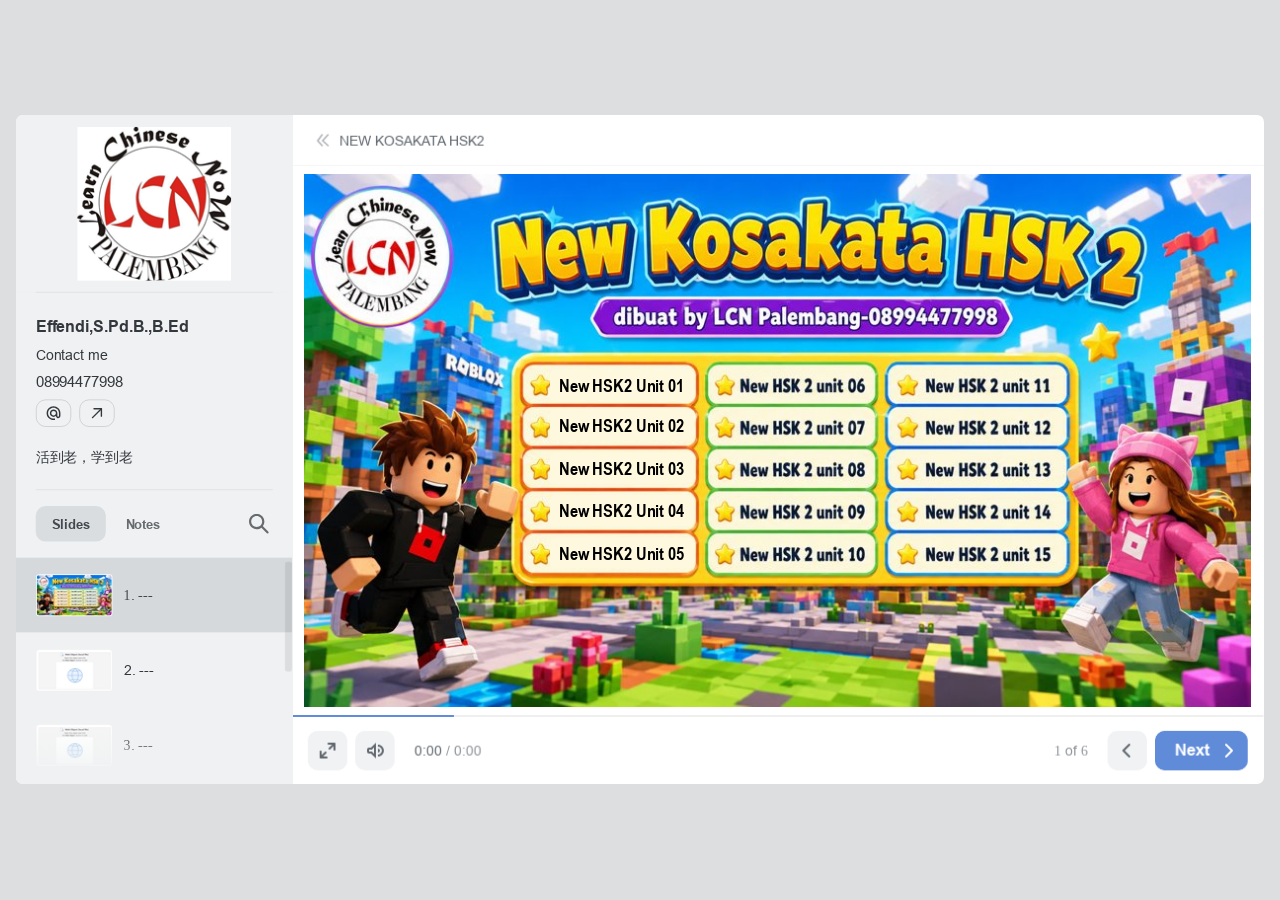
==== index.html @ bbb87de1 "Add files via upload" ====
<!DOCTYPE html>
<!-- Created with iSpring --><!-- 1256 684 --><!--version 11.7.0.5 --><!--type html --><!--mainFolder ./ -->
<html style=background-color:#dcdee0;>
<head>
    <meta http-equiv="Content-Type" content="text/html;charset=utf-8"/><meta name="viewport" content="width=device-width,initial-scale=1,minimum-scale=1,maximum-scale=1,user-scalable=no"/><meta name="format-detection" content="telephone=no"/><meta name="apple-mobile-web-app-capable" content="yes"/><meta name="apple-mobile-web-app-status-bar-style" content="black"/><meta http-equiv="X-UA-Compatible" content="IE=edge"/><meta name="msapplication-tap-highlight" content="no"/><title>NEW KOSAKATA HSK2</title><link rel="apple-touch-icon-precomposed" href="data/apple-touch-icon.png"/><link rel="shortcut icon" type="image/ico" href="data/favicon.ico"/><style>body {background-color:#dcdee0;}#spr0_35f71f {display:none;}</style>
    
    
    <style>
		#playerView {
			position:absolute;
			-webkit-tap-highlight-color:rgba(0,0,0,0);
			-webkit-user-select:none;
			-moz-user-select:none;
			-webkit-touch-callout:none;
			-webkit-user-drag:none;
		}
		#playerView * {
			position:absolute;
		}
		#preloader {
			width: 50px;
			height: 50px;
			position: absolute;
			top: 0;
			left: 0;
			bottom: 0;
			right: 0;
			margin: auto;
			border-radius: 10px;
			background-color: rgba(0, 0, 0, 0.5);
		}

		#preloader::after {
			content: '';
			position: absolute;
			background: url([data-uri]);
			background-size: cover;
			top: 0;
			left: 0;
			bottom: 0;
			right: 0;
			animation: preloader_spin 1s infinite linear;
			-webkit-animation: preloader_spin 1s infinite linear;
		}

		@keyframes preloader_spin { 0% {transform: rotate(0deg);} 100% {transform: rotate(360deg);} }
		@-webkit-keyframes preloader_spin { 0% {-webkit-transform: rotate(0deg);} 100% {-webkit-transform: rotate(360deg);}}
    </style>
</head>
<body>
	<div id="preloader"></div>
	<script src="data/browsersupport.js?E712E77B"></script>
	<script src="data/player.js?E712E77B"></script>
    <div id="content"></div>
    <div id="spr0_35f71f"></div>
    <script>
		document.addEventListener("DOMContentLoaded", () => (function(startup){
			function start(savedPresentationState)
			{
				var presInfo = "eNrlWs1u48gRfhWCwSAXS8NfUXIOCf80JkyLWpG2ZzKzICipZXGHIhWSssc7MLC55ZDn2FuAHHJLnibABrnlFVLdTUqkSMn2/AQIxrAtqfvr6qr6qqqraX9kQ/aU/ajqWp83FKMzGOhiR+rJg46mDQadnsr3jGFfGfRE/oE9YXMAj8xr5txx1XPVU5kz91yA8dmhiTv2dNDjTtgleypL8DoD3CxJkbtOfVEWe7LUA9T6lj0VOL53wm6wOmGWbcIc+TzfVbqcL/8GQ9jTtx/ZGGbNxQLF8/DE7Y7nXa17onXNOQB+gCk9ifNgljMrBANTGPjX3/7+y5/++u+f/viff/z5l7/8TN9Ttdhlnq9P371893Ia5t3o/t3LaBavgwitpkF8AxgEmOrQ725WQRh1Z8mKqsNy/cFAkhRlMOizD9+fsDp7+pGN8C9sxDzIA5CZ3CTdNZEHe/Jyj7gCXh92SmTHtMCO9adREL9nH4hOxAkf2ff4F3zM0w06YYOtd9ZrWJSRjwARBeLyRRBliAyTdw/fP5xQdJzV0NJx9LqOFh+RnVfR/CPo9XE0NnMHXtQV6REw9URTclQHy8fBt1Vw/7jOWZsah9GoRY/D6EUNPXgEPa2hlePo200N/YiVt/Mqukjig+i8prfCtXsb4OyqFsE4zjP24YGk1kcc0HQ82o+CEzbF4YKzIcDIRSn1odwXiwIlLFzYTEVVuL7CdbjhUOhIvKl1VAkKm8jxg54imqI6EB+oxkXGZlE4R3z3B8ztbH90Rij36jmeL1dTWLAuklzpkxyXRFBovtUe7OBOdmZ9wPUS3ZEyyVzGYc5w/Lv0Xbw3JrSMiS1jUsuYTMsUR6oGuAW/73IcT7SQuoo0UCSZF/qSrAiKgDo8j4tYWHj/7fcFQ9Sn82IxR7+kYjWtPJTPkLwDVxIR2TJYo6wYcqm8K/pyX7y8p68L+nKXUHCdP4nTJFXV+I6oiFpHUkypo8m60NF74lCW+jxnDs0W/oRW/oTD/Am7Iv0k/v7fHPuR+OIu8XmfAzM3W+PvEv7dSxI126NbUzWIxu4yX0X4AEqIqfggF6TuQBC5gaxwIi/I1E0DsduXerzIiQrPDXAxWWydNq9V7iqvMicNJa5vdHSekztSH7cegml2eFHqCRIvCZLQa+FVbOVVPMyr+K3wKvj8Hq9CK6/C1+W1L5iCKslahx+aXEcSDb2j9mWpY0q6qGqKJGl6W75KrbxKh3mVvhVeRV/Y41Vs5VX8uryqkjJQB0O+o2qqAnW43+/0VbPf4QXD5HSOM3hNbeFVbuVVPsyr/K3wKvniHq9SK6/S1+V1oPV03ZTNjqgacL4OJbGj9oYSNElab6CogsCb/RZee6289g7z2vtWeJV9aY9XuZVX+cvySmwuroCzJVwdkR3cJ5u8dnPO79f4DgKXbXa4iSKWNOKFIRQxHsYs4YJV0zCIqCVvC1MWcc5175LFgoU1KvbrgJMFRZREBXQ18IDA8wNe4npY+WAfMd9H3BBuREHhpT6GlHcI0GJ6VA3+q6pBHh0Qt+70CY/qI3xlfcKGPtPjCon/Gwc1NIOtpapizChI0+SuoZ+0p58o9HiF71f04yRpINARqqAoy1Kvf1C/HWkglDwcmSbpHKWTYB5uIE14fBNNoiTNSJ3IoFxpwez9TZps4jkeIpOg96/M4ZAf4kM3WQezMIekh2pBUueUdR3bMsjVEwswI7RCcb6To87y8BbVpBmyMTC0T5J2ltyitC7MMAVTfoYwD33IaxKA4r5oPFNCi1nQoPcl85lymgY9XYyd3CSfQ9g6uDlEuKEbpsk9tj4K7lF6QMKQfD1JQoORHg9R/ejuabgK0nttk+dJfEAJedjXjMGnCWoyI3OKomnPkkby7XNVIkK+hDoNRz+NpH0RTVWeJCdDsySeP0YZjtuh9KmimqpBIyc/Wh/25TVp+yS1DhD3KSp9Wo60CGmq8wRJD/igiPM0icZBjMjz/[base64]/[base64]/Vz33N8zXxljWDRq4TJ4XuJmCm6CeM4jG+YZEEGyHUT+D8sy/E858IfqyPTBlFaAqatGJyjRxaN1CvrlepZzsjXLmH9yMVP6be5z5TeOiLCNT3PGr3CC9XZDMpCOA0jqDOMi/[base64]/xieIqjtc+YuzJdM6EJnA/mDboNoQ6O5zE4q1fNU/[base64]/[base64]/qg6pjCE9ZId4BH3avKseIZ+B3N8q2cLRp2VAk5Be+gneFc+x6Ndy9hgvltEM9QjWRC/gkwuA0IUCbEygazii4XUFtxsdKc1xBMJIWbE845zprz5sQbE2f9mzLnK4cjxGYZVSQw3yQbZhbg0IjuqXeIglglhtykum0iXPO7S/C4pdrPEIHTlNRFOF1MWsqKEoWDe43QvMABBaaBmf7u0vq9P1ShtBt7zsV7LoNbFP+a8gJRjz38h034I47yrHr+wULz9QsmiOdYTVhwkJZuqwK1XH6EZOCySfBRvQ7viYPwGRveg0tihEiYY5c8e2NXhw5mAr3aczwOFyXUwXX3S7p9q8kXcP1jCh7f/Etw8HQNisZPd2xbHUPN1Cyc+S5cb5gIZdk+zoRDghRV/P+AjcnXcG4ZVRGrpOx0dqiRA0oMaX0pSyKUzRDudA21rk3NtTx8UF+jaQYnDQWQeP3cAojjtNjwkeqwmzbMoXppe2SEGJCugsINoDM+rAvdadmqK2ckhKy7AE5R0A4sh8OcuVuiFJGJCK6euG//LRW4DYrPNXQbDIW1rqlO9DMwdaST7lDHYqLaHHCE7bE9d9tDAlmrIJ8tocgu8BO4ujDasJTuKZR0yXOCf/[base64]";
				PresentationPlayer.start(presInfo, "content", "playerView", onPlayerInit, savedPresentationState);
				function onPlayerInit(player)
				{
					(function(player){
	(function(player)
{
	function findConnector(win)
	{
		var retries = 0;
		while (!win.ispringPresentationConnector && win.parent && win.parent != win)
		{
			++retries;
			if (retries > 7)
			{
				return null;
			}

			win = win.parent;
		}
		return win.ispringPresentationConnector;
	}

	function getConnector()
	{
		var api = findConnector(window);
		if (!api && window.opener && (typeof(window.opener) != "undefined"))
		{
			api = findConnector(window.opener);
		}
		return api;
	}

	try
	{
		var connector = getConnector();
		if (connector)
		{
			connector.register(player);
		}
	}
	catch (e) {}
})(player);

})(player);

					var preloader = document.getElementById("preloader");
					preloader.parentNode.removeChild(preloader);
				}
			}

			if (startup)
				startup(start);
			else
				start();
		})());
    </script>
</body>
</html>
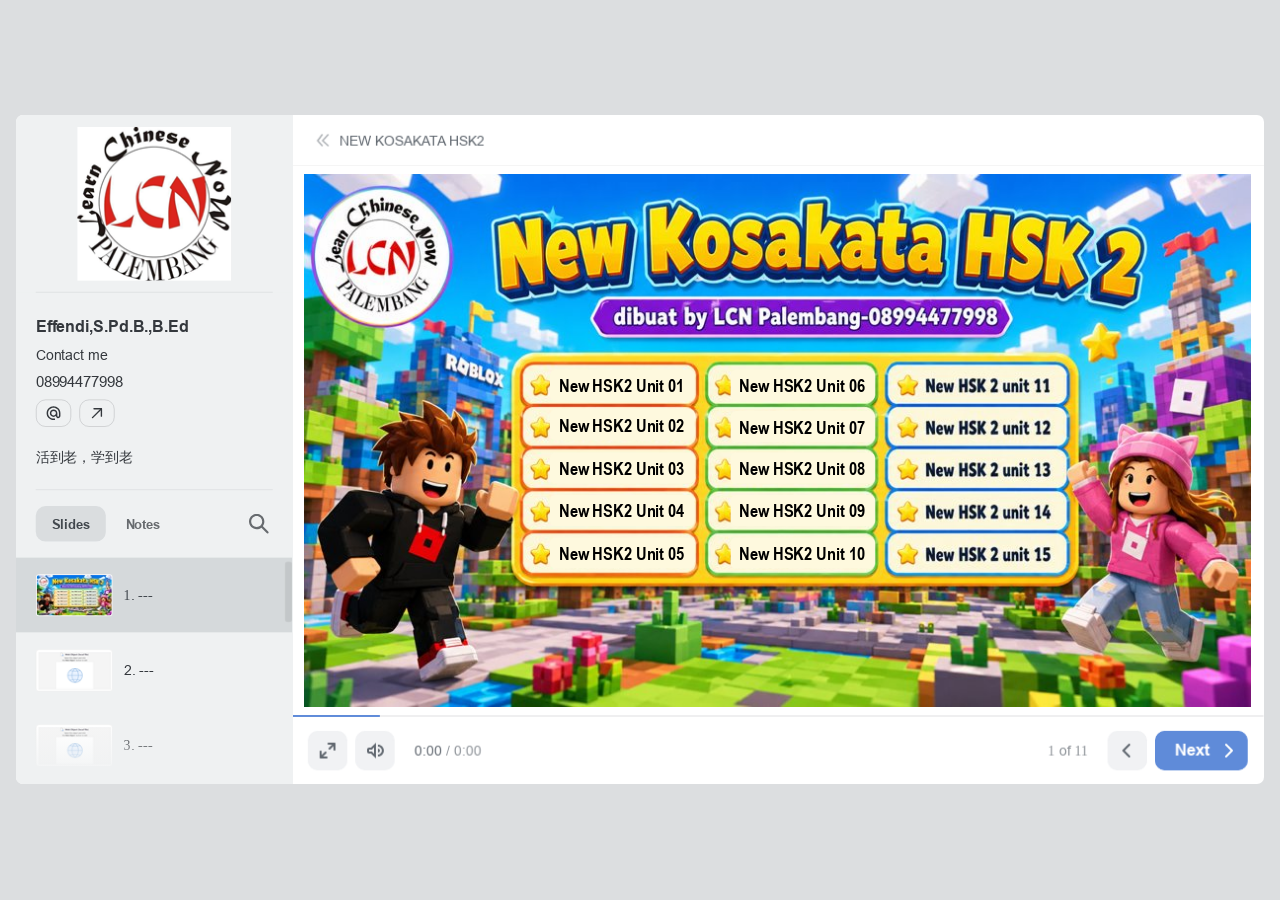
==== commit 6152af88: "Add files via upload" ====
--- a/index.html
+++ b/index.html
@@ -2,7 +2,7 @@
 <!-- Created with iSpring --><!-- 1256 684 --><!--version 11.7.0.5 --><!--type html --><!--mainFolder ./ -->
 <html style=background-color:#dcdee0;>
 <head>
-    <meta http-equiv="Content-Type" content="text/html;charset=utf-8"/><meta name="viewport" content="width=device-width,initial-scale=1,minimum-scale=1,maximum-scale=1,user-scalable=no"/><meta name="format-detection" content="telephone=no"/><meta name="apple-mobile-web-app-capable" content="yes"/><meta name="apple-mobile-web-app-status-bar-style" content="black"/><meta http-equiv="X-UA-Compatible" content="IE=edge"/><meta name="msapplication-tap-highlight" content="no"/><title>NEW KOSAKATA HSK2</title><link rel="apple-touch-icon-precomposed" href="data/apple-touch-icon.png"/><link rel="shortcut icon" type="image/ico" href="data/favicon.ico"/><style>body {background-color:#dcdee0;}#spr0_35f71f {display:none;}</style>
+    <meta http-equiv="Content-Type" content="text/html;charset=utf-8"/><meta name="viewport" content="width=device-width,initial-scale=1,minimum-scale=1,maximum-scale=1,user-scalable=no"/><meta name="format-detection" content="telephone=no"/><meta name="apple-mobile-web-app-capable" content="yes"/><meta name="apple-mobile-web-app-status-bar-style" content="black"/><meta http-equiv="X-UA-Compatible" content="IE=edge"/><meta name="msapplication-tap-highlight" content="no"/><title>NEW KOSAKATA HSK2</title><link rel="apple-touch-icon-precomposed" href="data/apple-touch-icon.png"/><link rel="shortcut icon" type="image/ico" href="data/favicon.ico"/><style>body {background-color:#dcdee0;}#spr0_53ec50 {display:none;}</style>
     
     
     <style>
@@ -49,15 +49,15 @@
 </head>
 <body>
 	<div id="preloader"></div>
-	<script src="data/browsersupport.js?E712E77B"></script>
-	<script src="data/player.js?E712E77B"></script>
+	<script src="data/browsersupport.js?81C2E21C"></script>
+	<script src="data/player.js?81C2E21C"></script>
     <div id="content"></div>
-    <div id="spr0_35f71f"></div>
+    <div id="spr0_53ec50"></div>
     <script>
 		document.addEventListener("DOMContentLoaded", () => (function(startup){
 			function start(savedPresentationState)
 			{
-				var presInfo = "eNrlWs1u48gRfhWCwSAXS8NfUXIOCf80JkyLWpG2ZzKzICipZXGHIhWSssc7MLC55ZDn2FuAHHJLnibABrnlFVLdTUqkSMn2/AQIxrAtqfvr6qr6qqqraX9kQ/aU/ajqWp83FKMzGOhiR+rJg46mDQadnsr3jGFfGfRE/oE9YXMAj8xr5txx1XPVU5kz91yA8dmhiTv2dNDjTtgleypL8DoD3CxJkbtOfVEWe7LUA9T6lj0VOL53wm6wOmGWbcIc+TzfVbqcL/8GQ9jTtx/ZGGbNxQLF8/DE7Y7nXa17onXNOQB+gCk9ifNgljMrBANTGPjX3/7+y5/++u+f/viff/z5l7/8TN9Ttdhlnq9P371893Ia5t3o/t3LaBavgwitpkF8AxgEmOrQ725WQRh1Z8mKqsNy/cFAkhRlMOizD9+fsDp7+pGN8C9sxDzIA5CZ3CTdNZEHe/Jyj7gCXh92SmTHtMCO9adREL9nH4hOxAkf2ff4F3zM0w06YYOtd9ZrWJSRjwARBeLyRRBliAyTdw/fP5xQdJzV0NJx9LqOFh+RnVfR/CPo9XE0NnMHXtQV6REw9URTclQHy8fBt1Vw/7jOWZsah9GoRY/D6EUNPXgEPa2hlePo200N/YiVt/Mqukjig+i8prfCtXsb4OyqFsE4zjP24YGk1kcc0HQ82o+CEzbF4YKzIcDIRSn1odwXiwIlLFzYTEVVuL7CdbjhUOhIvKl1VAkKm8jxg54imqI6EB+oxkXGZlE4R3z3B8ztbH90Rij36jmeL1dTWLAuklzpkxyXRFBovtUe7OBOdmZ9wPUS3ZEyyVzGYc5w/Lv0Xbw3JrSMiS1jUsuYTMsUR6oGuAW/73IcT7SQuoo0UCSZF/qSrAiKgDo8j4tYWHj/7fcFQ9Sn82IxR7+kYjWtPJTPkLwDVxIR2TJYo6wYcqm8K/pyX7y8p68L+nKXUHCdP4nTJFXV+I6oiFpHUkypo8m60NF74lCW+jxnDs0W/oRW/oTD/Am7Iv0k/v7fHPuR+OIu8XmfAzM3W+PvEv7dSxI126NbUzWIxu4yX0X4AEqIqfggF6TuQBC5gaxwIi/I1E0DsduXerzIiQrPDXAxWWydNq9V7iqvMicNJa5vdHSekztSH7cegml2eFHqCRIvCZLQa+FVbOVVPMyr+K3wKvj8Hq9CK6/C1+W1L5iCKslahx+aXEcSDb2j9mWpY0q6qGqKJGl6W75KrbxKh3mVvhVeRV/Y41Vs5VX8uryqkjJQB0O+o2qqAnW43+/0VbPf4QXD5HSOM3hNbeFVbuVVPsyr/K3wKvniHq9SK6/S1+V1oPV03ZTNjqgacL4OJbGj9oYSNElab6CogsCb/RZee6289g7z2vtWeJV9aY9XuZVX+cvySmwuroCzJVwdkR3cJ5u8dnPO79f4DgKXbXa4iSKWNOKFIRQxHsYs4YJV0zCIqCVvC1MWcc5175LFgoU1KvbrgJMFRZREBXQ18IDA8wNe4npY+WAfMd9H3BBuREHhpT6GlHcI0GJ6VA3+q6pBHh0Qt+70CY/qI3xlfcKGPtPjCon/Gwc1NIOtpapizChI0+SuoZ+0p58o9HiF71f04yRpINARqqAoy1Kvf1C/HWkglDwcmSbpHKWTYB5uIE14fBNNoiTNSJ3IoFxpwez9TZps4jkeIpOg96/M4ZAf4kM3WQezMIekh2pBUueUdR3bMsjVEwswI7RCcb6To87y8BbVpBmyMTC0T5J2ltyitC7MMAVTfoYwD33IaxKA4r5oPFNCi1nQoPcl85lymgY9XYyd3CSfQ9g6uDlEuKEbpsk9tj4K7lF6QMKQfD1JQoORHg9R/ejuabgK0nttk+dJfEAJedjXjMGnCWoyI3OKomnPkkby7XNVIkK+hDoNRz+NpH0RTVWeJCdDsySeP0YZjtuh9KmimqpBIyc/Wh/25TVp+yS1DhD3KSp9Wo60CGmq8wRJD/igiPM0icZBjMjz/[base64]/[base64]/Vz33N8zXxljWDRq4TJ4XuJmCm6CeM4jG+YZEEGyHUT+D8sy/E858IfqyPTBlFaAqatGJyjRxaN1CvrlepZzsjXLmH9yMVP6be5z5TeOiLCNT3PGr3CC9XZDMpCOA0jqDOMi/[base64]/xieIqjtc+YuzJdM6EJnA/mDboNoQ6O5zE4q1fNU/[base64]/[base64]/qg6pjCE9ZId4BH3avKseIZ+B3N8q2cLRp2VAk5Be+gneFc+x6Ndy9hgvltEM9QjWRC/gkwuA0IUCbEygazii4XUFtxsdKc1xBMJIWbE845zprz5sQbE2f9mzLnK4cjxGYZVSQw3yQbZhbg0IjuqXeIglglhtykum0iXPO7S/C4pdrPEIHTlNRFOF1MWsqKEoWDe43QvMABBaaBmf7u0vq9P1ShtBt7zsV7LoNbFP+a8gJRjz38h034I47yrHr+wULz9QsmiOdYTVhwkJZuqwK1XH6EZOCySfBRvQ7viYPwGRveg0tihEiYY5c8e2NXhw5mAr3aczwOFyXUwXX3S7p9q8kXcP1jCh7f/Etw8HQNisZPd2xbHUPN1Cyc+S5cb5gIZdk+zoRDghRV/P+AjcnXcG4ZVRGrpOx0dqiRA0oMaX0pSyKUzRDudA21rk3NtTx8UF+jaQYnDQWQeP3cAojjtNjwkeqwmzbMoXppe2SEGJCugsINoDM+rAvdadmqK2ckhKy7AE5R0A4sh8OcuVuiFJGJCK6euG//LRW4DYrPNXQbDIW1rqlO9DMwdaST7lDHYqLaHHCE7bE9d9tDAlmrIJ8tocgu8BO4ujDasJTuKZR0yXOCf/[base64]";
+				var presInfo = "eNrlW81y28gRfhUWU65cBBr/P8ohGQADiyWK4BKQbGe9hQLJoYg1CDAAKFnrUtXmlkOeY2+pyiG35GlStanc8grpGYAkSIKU5LVTTsl/FGe+6enur7unB6Q/tqP2afujIugaEhyVszEyONmWJc6QNJtzHEcXeE3UTSTdt0/aBYD7+HXr3PXQOfJR68w7F2F8fGjitn1qqPxJe9Y+VWR4HQNunGbEW2SBIhuGrhiAWty0T0VeUE/aS6pOlOfLqCCBIHS0Dh8ov6GQ9um3H9sJzOLplCST6MTrDCYds3NidvAEAN/DlJUmRTguWnMCAyMY+Nff/v7zn/767x//+J9//Pnnv/xU/lyq1Z4VxeL03ct3L0dR0Ynv3r2Mx8kijMl8FCbXgCGAqQ/97noeRnFnnM5Lddq8bhiyrGlgRfv+u5O21T792I7pP9SISViEIDO9TjsLJg/2FBSVuQJe7zdK5Me0oI4NRnGYvG/fM52YEz6239N/4G2RLclJO1x7Z7GARTl7CxBJZC6fhnFO2DD76f67+5MSneRbaPk4erGNlh6QXdTRwgPoxXE0NXMDnm4rojJw6Yl9yfE2WDkOvqmD9eM6501qHEaTBj0Oo6dbaOMB9GgLrR1H3yy30A9YeTOpo6skPogutvTW+GZvA7w934pgGud5+/6epdZHGtDleLwbBSftjIYLzYaQIqcrqferfakoUKJLCxvWkMbrGs/xjiNysoBNDkHZ4SReMFRNwhIyWGHL1xmbx9GECJ3vKbfj3dExo9zfzvFiNh/BgkWV5JrOclyWQKHJWnuwgz/ZmPWB1ktyy8pk6zKJihYvvMveJTtjYsOY1DAmN4wpDWNqw5jWMKY3jBn7YwJflkKeVSZwPf25w/MCs1TuaLKhyYog6rKiiZpIOEGghTKqGP72uyoKSt4m1WK+/CVXq8vqVsZMxH4CupiIfBYuSF4NeaW8q/Llrnp5X75Oy5fbtARvx4jMmzJCpsBJmmRysoZlzlQskbNUyVFkOP+wgxtiRGyMEfFwjIibg+BRMfL/5tiPzBe3aSAENC6Wa+NvU+HdSxY16/bARCZEfGdWzGN6yKXMVNosiHLHECXeUDReEkSldJMhdXRZFSRe0gTeoAVrunbaZOt0qPOq8LIj87rNWQKvcLIO/YwhYswJkqyKsiCLsqg28Co18iod5lV6LryKgbDDq9jIq/hledVFLCJZMTnBwTwnS7bFIV2ROSxbEjI1WTatpnyVG3mVD/MqPxdepUDc4VVq5FX6srwiWTOQ4QgcMpEGdVjXOR1hnRNEG/MWz9uCiRp4VRp5VQ7zqjwXXuVA2uFVbuRV/rK8GqZqWVjBnIRsOF8duFwi1ZGhETNVQ0OiKGC9gVe1kVf1MK/qc+FVCeQdXpVGXpXPyyuzubpmjmdwPSW98C5dFlu38+JuQe85cKFvO8s4bpfN/[base64]/KqAFb2pQgh884Mc/[base64]/XpYNsRwpFZQURVb1g/[base64]/DO5IdkOCwX4+SsMeIKkBUP7h7Fs3D7M5cFkWaHFBCcXTTNj5N0D4zCq9ppvkkaSzffqlKTMjnUGfP0Y8jaVfEviqPkpOTcZpMHqKMxq0jf6qofdWwQn8/Ud4+bZ+k1gHiPkWlT8uRBiH76jxC0j09KJIiS+NBmBD2hZQkvImuwyJKk4t0QqGjO482vbTfXWTpdUby3AzZTiQJRzGZrM7HeYlfAAKKIBPhR3MSRwn7OsMsve2FIxKvP5y/ifII1q9OVYawrNKizUf5MNgH81bD1fcDYNRdFkx0HTmAujMIl/n+6AhCaRgWpEH8ICM3++KH5DZKJltA5of+cj4iWV6HsnE3ie/2pVAHZPWBqzRezolVOv2QJ6Yw7YTzKL6rdT3zKIny91FiLfMinUc/MAfjFQWVmmnplDWbs+h6FsPf4ioit2SCYduIrJWfL+MiiskNWWuSMOt2YDkJs/Fs/[base64]/sCzX992LYID6uAeizBRMm7dojh5Z1EdX3VfI77r9wLyE9X2Pfs1knfutlbeOiPCw73f7r+hCNB5DWYhGUQx1puWRogADji+G+oNpIXrIOt8drE3z00WzXZd21wWThsPSIraSqrWcRGkrgb6cGbW3ruaEPn7jV55g37f5UBxDD4b4aoOmBSRKl/v2eufdfoD7iOlYDXd7Xf9tcOEy6/1llrTA2+GW/1ghPSar7w4vUG9byHT6aCmgvYf7Ph4GgzPXd0sLyoRqLWYp3NL3llG2gn7gOoHlXvb9FXGtF9XM5YWJhy9oyL7wXR9V/Hov9iRdwXATVSyTj1D1GoG+F2h4XppgDTEM2MHrrn9Gv82ZEajtk9ZtVMxakQedDeQPuQnjZRnNq+wspfo+ss4uwAOB7VqX7Afv0vS7fo+6007HS9rF74GdLvXEBuhA6dwDdS/Qqy3UIBoXy2wf2Ov2z+u4XpS83wOV3qqhyoLHYKsSggaDKhTXzoRqQs+7EmdZAci6BO4cmHKn051hGsFusj242q6s0uWU2/eHbq/[base64]/GVQXmmj5LGQ5RpH1ho8Ws2IW5a1JOg+jZLXXEL2GkwKi1e15UMTs1QjLImhrZq1JFkK/dd2IHyKP+RRnYU6yg5AA9XorVCuM4ybgWffVWQ/+liSdrbqjZqkDFnqDVchVJRN53mt3SD2OWcVkLgjz/[base64]/Idl9AON8rx+/sFC/OZFK0wmVE1YcJCWTqMCW7n8AMnA5T7BR/U6vCcNwidseAcuSQhhYU5d8uSNPQs6mCH0ak/xOFyUCEfr7ud0+1qTz+D6hxQ8vvnn4ODxGlSNn+X2emgANdPs0sz34HrTikme7+IwHBKsqNL/0LI3+QbOLbsuYp6uOp0Nqu+CEk5ZX1YlEcpmBHe6PbVeY9Pr+vSgfk1GOZw0JYDF6y8tgDROqw0fqA6baRs76LLnsxFmQDYPKzeAzvSwrnQvy9a2cnbKyLoN4RQF7cByOMxbtzOSETYRw9WT9u2/LQWug+KXGroOhspaD6OhdQam9i3WHVpUTLw1BxxRe3q+t+4hgax5WIxnUGSn9AnctrCyYVm5p1LSY88J/vnjT1vQXcElirkjLvIGKIQLTQx2vkB9TzaN5R6MbrwWHCX1u/Kqafb2iF6O2IOBfBe30yD7yCzVqLlkrQmdrLrKjWGrx2R0vgux8Ym9FT3fGnursCgJLqL5qqAx1Ss2NvcGj7WqebrMxhuFNkB6jYJkY00OjdN661XHrUio212bPtBV1yGbzK5KwOaiyZ7plAugx193wj0X2WVj2EvDCai1DqfyLlSlBQRs+b4WrjfsbnR//19Z9qLE";
 				PresentationPlayer.start(presInfo, "content", "playerView", onPlayerInit, savedPresentationState);
 				function onPlayerInit(player)
 				{
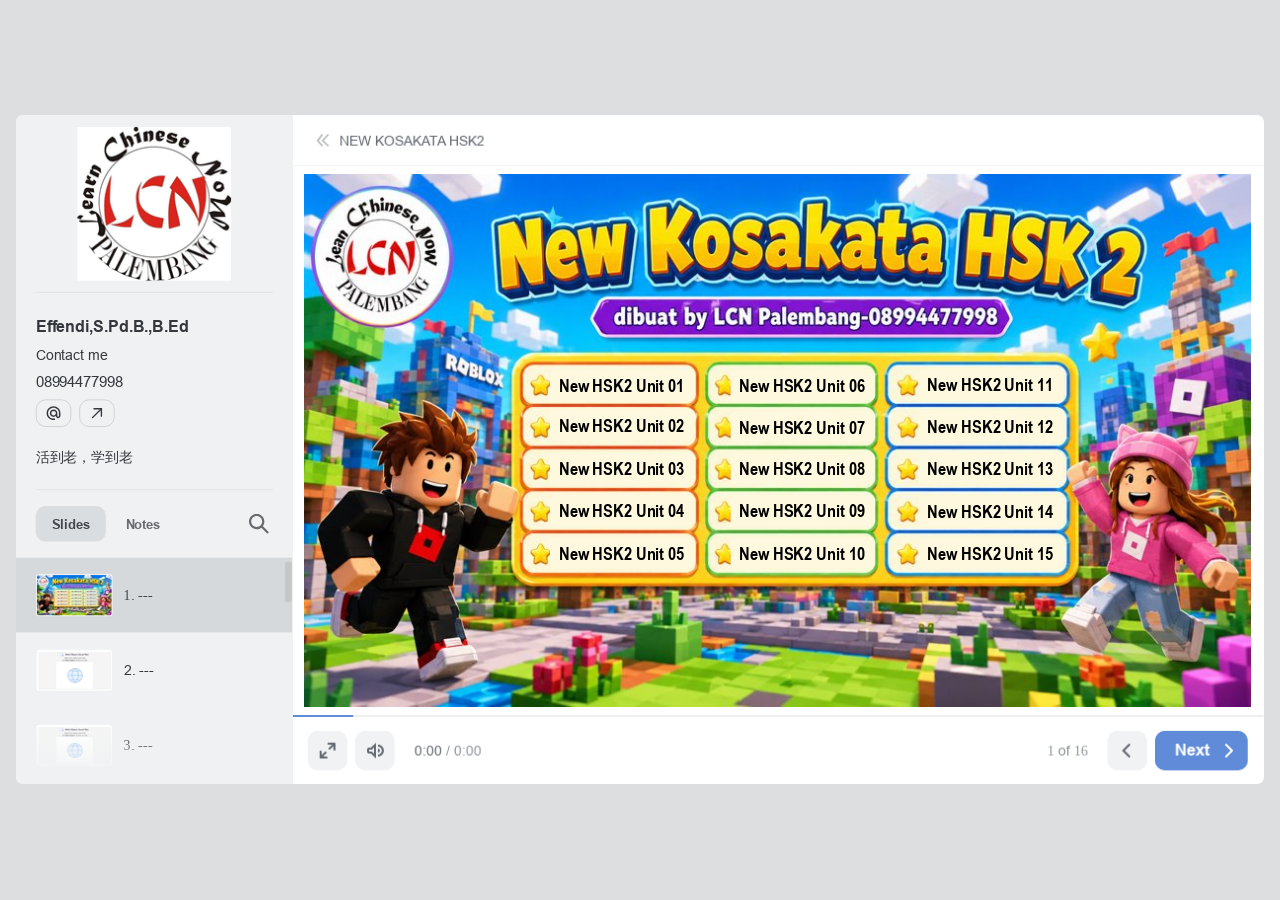
==== commit 8e70c829: "Add files via upload" ====
--- a/index.html
+++ b/index.html
@@ -2,7 +2,7 @@
 <!-- Created with iSpring --><!-- 1256 684 --><!--version 11.7.0.5 --><!--type html --><!--mainFolder ./ -->
 <html style=background-color:#dcdee0;>
 <head>
-    <meta http-equiv="Content-Type" content="text/html;charset=utf-8"/><meta name="viewport" content="width=device-width,initial-scale=1,minimum-scale=1,maximum-scale=1,user-scalable=no"/><meta name="format-detection" content="telephone=no"/><meta name="apple-mobile-web-app-capable" content="yes"/><meta name="apple-mobile-web-app-status-bar-style" content="black"/><meta http-equiv="X-UA-Compatible" content="IE=edge"/><meta name="msapplication-tap-highlight" content="no"/><title>NEW KOSAKATA HSK2</title><link rel="apple-touch-icon-precomposed" href="data/apple-touch-icon.png"/><link rel="shortcut icon" type="image/ico" href="data/favicon.ico"/><style>body {background-color:#dcdee0;}#spr0_53ec50 {display:none;}</style>
+    <meta http-equiv="Content-Type" content="text/html;charset=utf-8"/><meta name="viewport" content="width=device-width,initial-scale=1,minimum-scale=1,maximum-scale=1,user-scalable=no"/><meta name="format-detection" content="telephone=no"/><meta name="apple-mobile-web-app-capable" content="yes"/><meta name="apple-mobile-web-app-status-bar-style" content="black"/><meta http-equiv="X-UA-Compatible" content="IE=edge"/><meta name="msapplication-tap-highlight" content="no"/><title>NEW KOSAKATA HSK2</title><link rel="apple-touch-icon-precomposed" href="data/apple-touch-icon.png"/><link rel="shortcut icon" type="image/ico" href="data/favicon.ico"/><style>body {background-color:#dcdee0;}#spr0_68bef1 {display:none;}</style>
     
     
     <style>
@@ -49,15 +49,15 @@
 </head>
 <body>
 	<div id="preloader"></div>
-	<script src="data/browsersupport.js?81C2E21C"></script>
-	<script src="data/player.js?81C2E21C"></script>
+	<script src="data/browsersupport.js?54DBB08C"></script>
+	<script src="data/player.js?54DBB08C"></script>
     <div id="content"></div>
-    <div id="spr0_53ec50"></div>
+    <div id="spr0_68bef1"></div>
     <script>
 		document.addEventListener("DOMContentLoaded", () => (function(startup){
 			function start(savedPresentationState)
 			{
-				var presInfo = "eNrlW81y28gRfhUWU65cBBr/P8ohGQADiyWK4BKQbGe9hQLJoYg1CDAAKFnrUtXmlkOeY2+pyiG35GlStanc8grpGYAkSIKU5LVTTsl/FGe+6enur7unB6Q/tqP2afujIugaEhyVszEyONmWJc6QNJtzHEcXeE3UTSTdt0/aBYD7+HXr3PXQOfJR68w7F2F8fGjitn1qqPxJe9Y+VWR4HQNunGbEW2SBIhuGrhiAWty0T0VeUE/aS6pOlOfLqCCBIHS0Dh8ov6GQ9um3H9sJzOLplCST6MTrDCYds3NidvAEAN/DlJUmRTguWnMCAyMY+Nff/v7zn/767x//+J9//Pnnv/xU/lyq1Z4VxeL03ct3L0dR0Ynv3r2Mx8kijMl8FCbXgCGAqQ/97noeRnFnnM5Lddq8bhiyrGlgRfv+u5O21T792I7pP9SISViEIDO9TjsLJg/2FBSVuQJe7zdK5Me0oI4NRnGYvG/fM52YEz6239N/4G2RLclJO1x7Z7GARTl7CxBJZC6fhnFO2DD76f67+5MSneRbaPk4erGNlh6QXdTRwgPoxXE0NXMDnm4rojJw6Yl9yfE2WDkOvqmD9eM6501qHEaTBj0Oo6dbaOMB9GgLrR1H3yy30A9YeTOpo6skPogutvTW+GZvA7w934pgGud5+/6epdZHGtDleLwbBSftjIYLzYaQIqcrqferfakoUKJLCxvWkMbrGs/xjiNysoBNDkHZ4SReMFRNwhIyWGHL1xmbx9GECJ3vKbfj3dExo9zfzvFiNh/BgkWV5JrOclyWQKHJWnuwgz/ZmPWB1ktyy8pk6zKJihYvvMveJTtjYsOY1DAmN4wpDWNqw5jWMKY3jBn7YwJflkKeVSZwPf25w/MCs1TuaLKhyYog6rKiiZpIOEGghTKqGP72uyoKSt4m1WK+/CVXq8vqVsZMxH4CupiIfBYuSF4NeaW8q/Llrnp5X75Oy5fbtARvx4jMmzJCpsBJmmRysoZlzlQskbNUyVFkOP+wgxtiRGyMEfFwjIibg+BRMfL/5tiPzBe3aSAENC6Wa+NvU+HdSxY16/bARCZEfGdWzGN6yKXMVNosiHLHECXeUDReEkSldJMhdXRZFSRe0gTeoAVrunbaZOt0qPOq8LIj87rNWQKvcLIO/YwhYswJkqyKsiCLsqg28Co18iod5lV6LryKgbDDq9jIq/hledVFLCJZMTnBwTwnS7bFIV2ROSxbEjI1WTatpnyVG3mVD/MqPxdepUDc4VVq5FX6srwiWTOQ4QgcMpEGdVjXOR1hnRNEG/MWz9uCiRp4VRp5VQ7zqjwXXuVA2uFVbuRV/rK8GqZqWVjBnIRsOF8duFwi1ZGhETNVQ0OiKGC9gVe1kVf1MK/qc+FVCeQdXpVGXpXPyyuzubpmjmdwPSW98C5dFlu38+JuQe85cKFvO8s4bpfN/[base64]/KqAFb2pQgh884Mc/[base64]/XpYNsRwpFZQURVb1g/[base64]/DO5IdkOCwX4+SsMeIKkBUP7h7Fs3D7M5cFkWaHFBCcXTTNj5N0D4zCq9ppvkkaSzffqlKTMjnUGfP0Y8jaVfEviqPkpOTcZpMHqKMxq0jf6qofdWwQn8/Ud4+bZ+k1gHiPkWlT8uRBiH76jxC0j09KJIiS+NBmBD2hZQkvImuwyJKk4t0QqGjO482vbTfXWTpdUby3AzZTiQJRzGZrM7HeYlfAAKKIBPhR3MSRwn7OsMsve2FIxKvP5y/ifII1q9OVYawrNKizUf5MNgH81bD1fcDYNRdFkx0HTmAujMIl/n+6AhCaRgWpEH8ICM3++KH5DZKJltA5of+cj4iWV6HsnE3ie/2pVAHZPWBqzRezolVOv2QJ6Yw7YTzKL6rdT3zKIny91FiLfMinUc/MAfjFQWVmmnplDWbs+h6FsPf4ioit2SCYduIrJWfL+MiiskNWWuSMOt2YDkJs/Fs/[base64]/sCzX992LYID6uAeizBRMm7dojh5Z1EdX3VfI77r9wLyE9X2Pfs1knfutlbeOiPCw73f7r+hCNB5DWYhGUQx1puWRogADji+G+oNpIXrIOt8drE3z00WzXZd21wWThsPSIraSqrWcRGkrgb6cGbW3ruaEPn7jV55g37f5UBxDD4b4aoOmBSRKl/v2eufdfoD7iOlYDXd7Xf9tcOEy6/1llrTA2+GW/1ghPSar7w4vUG9byHT6aCmgvYf7Ph4GgzPXd0sLyoRqLWYp3NL3llG2gn7gOoHlXvb9FXGtF9XM5YWJhy9oyL7wXR9V/Hov9iRdwXATVSyTj1D1GoG+F2h4XppgDTEM2MHrrn9Gv82ZEajtk9ZtVMxakQedDeQPuQnjZRnNq+wspfo+ss4uwAOB7VqX7Afv0vS7fo+6007HS9rF74GdLvXEBuhA6dwDdS/Qqy3UIBoXy2wf2Ov2z+u4XpS83wOV3qqhyoLHYKsSggaDKhTXzoRqQs+7EmdZAci6BO4cmHKn051hGsFusj242q6s0uWU2/eHbq/[base64]/GVQXmmj5LGQ5RpH1ho8Ws2IW5a1JOg+jZLXXEL2GkwKi1e15UMTs1QjLImhrZq1JFkK/dd2IHyKP+RRnYU6yg5AA9XorVCuM4ybgWffVWQ/+liSdrbqjZqkDFnqDVchVJRN53mt3SD2OWcVkLgjz/[base64]/Idl9AON8rx+/sFC/OZFK0wmVE1YcJCWTqMCW7n8AMnA5T7BR/U6vCcNwidseAcuSQhhYU5d8uSNPQs6mCH0ak/xOFyUCEfr7ud0+1qTz+D6hxQ8vvnn4ODxGlSNn+X2emgANdPs0sz34HrTikme7+IwHBKsqNL/0LI3+QbOLbsuYp6uOp0Nqu+CEk5ZX1YlEcpmBHe6PbVeY9Pr+vSgfk1GOZw0JYDF6y8tgDROqw0fqA6baRs76LLnsxFmQDYPKzeAzvSwrnQvy9a2cnbKyLoN4RQF7cByOMxbtzOSETYRw9WT9u2/LQWug+KXGroOhspaD6OhdQam9i3WHVpUTLw1BxxRe3q+t+4hgax5WIxnUGSn9AnctrCyYVm5p1LSY88J/vnjT1vQXcElirkjLvIGKIQLTQx2vkB9TzaN5R6MbrwWHCX1u/Kqafb2iF6O2IOBfBe30yD7yCzVqLlkrQmdrLrKjWGrx2R0vgux8Ym9FT3fGnursCgJLqL5qqAx1Ss2NvcGj7WqebrMxhuFNkB6jYJkY00OjdN661XHrUio212bPtBV1yGbzK5KwOaiyZ7plAugx193wj0X2WVj2EvDCai1DqfyLlSlBQRs+b4WrjfsbnR//19Z9qLE";
+				var presInfo = "eNrlW81u20qWfhVBjWA2pi6LLP5lFj1FshgLliW1RDvJ3FwQlERZ7FCkhqTs6w4M9Ox60c/RuwZ6MbuZp2mgG72bV5hTReq/JNu5ycANJzeRXPXx1Pn5zqlTdZkvzbj5tvnFNmXPwESWPNP0JExULNmOrEuy4SmepaoWRd5D86xZArhL3zcuekNyQXzSOB9eKDA+PjZx13xr6fJZc9Z8q2H4HANunOXRcJEHuqljTZYBtbhtvlVkpJ81l0yduCiWcRkFCLWMlhxo/8ogzbc/fmmmMEun0yidxGfDVn/SsltndotOAPBbmHKytAzHZWMewcAIBv7+X//9tz/85R+//8///Z8//u3Pf6q+V2o1Z2W5ePvph08/jOKyldx/+iEZp4swieajML0BTASY7aF/u5mHcdIaZ/NKnaZsWhbGhmFZZvPhp7Om03z7pZmwv5gRk7AMQWZ2k7UWXB6siTSduwI+HzZKFKe0YI4NRkmYfm4+cJ24E740P7O/4McyX0ZnzXDtncUCHir4jwBRFe7yaZgUER/[base64]/kIHljUSW6YPMexCgpN1tqDHfLZxqyfWb2M7niZbFylcdmQ0af8U7o3pgjGVMEYFoxpgjFdMGYIxkzBmHU4hmTBmMAOJLADCexAAjuQVpVbmVc/CC/73pJlxL2JWwa2DKwhxcSaoRhKJCHEinFcs+jHn2qmVdyY1A/L1S9cP11V0IqXMf8GlOAiilm4iIp6aFjJu64+7uuPz9XntPq4yyrwLg+xbGNCbCSphmpL2KCwwWqOIjm66mnYRDL1qICHipCHynEeKpvN5kk8/[base64]/[base64]/sHbKha8JKIb7OQyfu89DrudBDQIx9Wgjv9BB6qbTAHjEsXZYsXaEStlzYQDBCEmiAFNuzNFd2RbQQ3waiE9eB6NXcByIFmLFPC+GVIFJeal+hGabsKa6kOBRo4VlEIgqmEnKRZqnQeHqGIaKF+DIRnbhNRK/mOhGpwIx9WghvFJH6UlsLWXFMamDJsdj/msQESZblKpJGsI0tz7M8E4loIb6LRCcuI9GruY1EGJixTwvhhSTCL7Va6IqlGp4qIVOxJUyg2TQ9WZVU1VAUYiBq2oqIFuKrTHTiLhO9mstMpAEz9mkhvM9EL+Y+s7alQvS9tMnD0SR5HCaVKT/WtkzTUm7dZdNpE54hzLWWrCmGilUDdHXZgIKQhbCsM+XDfcRkH3HDw6MqBsImg6ze7QAtRifVQN9VDf5KF3frRp/4pD7Kd9YnPtBndFoh9f/HQQeawdJ4W7FGN8zz7O5AP7ynn6royEDmln4yxpZSjVQKqpqGdfOofpuggVD+0tooyydRPggn8RLSBLE3hLIkywteKgqoWXY4/nyTZ8t0wob4JOj9K+p5yGN7frYIx3EJeQ8Fg6fO2+aw12m7/JUgJoAm0TxKy40cMi7j22hHmqu5lmt/lbTz7DbKd4W5VKHaM4T50c/ljgQIsam6z5QgMAsrQAX6TDmHBj1dTCe7yX5JwBbhzbGAu45LqfzY80l4H+VHJHj815MkHERER8DqR1fP43mY39vLsszSI0ponmm71tcJOoyMJhuGbT9LGs+3X6oSF/It1Dlw9NOCtC/iUJUnySmicZZOHgsZ462Hv1bUoWpUY7+fKe8wbF+l1pHAfY1KX5cjAiGH6jxB0gPbKNIyz5J+mEb8Pes0vI1vwjLO0stswqCj+yHrelnDu8izmzwqCjvkK0VpOEqiyWp/nFf4BSCgCHIRfjyPkjjlb+nOsrtOOIqS9Tunt3ERw/OrXZUjHKeyaPOGKgx2wbzVcP3aK4z2liUXvY3sQ93ph8vicHQEVBqEZSQQ38+j20Pxg+guTic7QO6H7nI+ivJiG8rHe2lyfyiFOSDfHrjOkuU8ciqnH/PEFKa9cB4n91tdzzxO4+JznDrLoszm8e+4g+kqBLWaWeWUdTRn8c0sgT/ldRzdRRMKy8bRWvn5MinjJLqN1pqk3Lo9WBGF+Xi2fqt4Bpg0jFeB5AeKyWZJZiUpO9G03Lab7WnbP3ezMiqE4dwM9SsmRXk7nWbCiWtYOFsbv+/GMi6TjV4jHpyiOsvUP6z0rAWMs2VeRD577Hpb1rYJR9aC5CtiFvsmaiGWom22Zt8OiOPQ4bBtd2hABm0SdIhNO4FNnIvA7wU2fdfuwkPvskYJ/82ixii6idM0Tm8a2ZQP8DMnxP+4rJ7v9y6DPunSDoiyMzBt3mA5euKhLrluvyN+u9cN7Ct4vjtkb0+vc7+x8tYJEUPq++3uO/YgGY+hLMSjOIE60xhGZQkGnH4Y6g9lhegx6/xef22any3Edl257R6YNBhUFvEnmVrLSZw1UujLuVEHz205oUs/+LUn+GvkP5en0P0Bvd6gWQGJs+WhvcOLdjegXcJ1rIfbnbb/Mbjscev9ZZ42wNvhjv94IT0lq9sbXJLOrpDp9MlSQPsh7fp0EPTPe36vsqBKqMZilsEp/eAxFq2gG/S8wOlddf1V4Bpv6pmrS5sO3jDKvvF7PqnjO3xzIOkahkWh4pl8IlTvCeh7SQYXlQnOgMKAG7xv++fsHynlEdT2SeMuLmeNeAidDeRPdBsmy4rNq+yspPo+cc4vwQOB23Ou+Jfhle23/Q5zp5uNl6yLPwB7beaJDdCD0nkAal+Sdzuofjwul/khsNPuXmzjOnH6+QBUeWsLVRU8DluVENLv11RcOxOqCdvvKpzjBCDrCmLnwVRvOt0bZgzupbuDq+WqKl1N9br+oNepcjFwOr0huN8hfRbF4Sko/dAG3111gBMQNcqWoz/HZWO6TJJGMc6jKBU9tvuEdxrMsncnbXene1c+uJsZtNplBCCW09Wd4cHUgPY75CNMDiJ2shFBqjzgyUEHgHxaYuzKuO51gI2rQRZt3izU0KvBgDOVy20PoQj4AL3sdygkAv+HevNFEpXRZtNgW8rNemNJwTlQa6JWJc/tXRJIJCgF/qDtsCiypM7y/P6Mw1lfCFnQCJflLMsbs7BoQPs3g+rCEq2YhTzHGHK74WPFrJzFRWOSzcM4Xa01IO9hpwC29jpDKGLuaoRnEbQ1s8YkD6HfuhHiB2TIfUrzsIjyo5CAdDorVCNMEhHwvP3uvAN/qiCdr7ojsdQ+p15/Rbm6ZJLh8H1vwDxOecXkLgiL4g5OBczXt9BpVT7YdkztiXbX6UEcHX9bTjsdg9+jcbmWs0bDioQHp447aOf23gd+xXc/a4ST2zAdRztB5sE/gwiuCQHKxEzZcLylyyXUVlas7N4HIBNP4cOJ3gXLmovDiY+UZf3HVc5vbY7AzRWrODE/ZsvGOGTUSO4r73AFmUoNfpJqiUQM6W+uwONt0nmGCJamvC7C7kKrUlaXKEbuRRRNahyEgLos0r+5av974BEo7e6ec9mas/A2Sv+liguwnnn4P5bx7xjLi+39Dx6kH940wnTC1IQHjoalJVRgJ5cfCTLE8jDAJ/U6viYj4TMWvAeXpFHEac5c8uyFhw50MAPo1Z7jcTgoRRKru9/S7WtNvoHrH1Pw9OLfIgZP16Bu/Jxep0P6UDPtNsv8IRxvGklUFPs4CpsEL6rs32kfTH6AfcvdFjHPVp3OBtXtgRJeVV9WJRHKZgxnugO13lN72PbZRv0+GhWw01QAztdfWgAZT+sFH6kOm2mXeuSq4/MRbkA+D2s3gM5ss651r8rWrnJuxoN1F8IuCtqB5bCZN+5mUR7xiQSOnqxv/3UlcE2KX2romgy1tUNKBs45mNp1eHfoMDHJzhzEiNnT8YfrHhKCNQ/L8QyK7JTdwO0KqxqWlXtqJYf8nuCvv//TDnRfcIXi7kjKQgAFurDE4PsL1Pd001gewNjCa8Fxun1WXjXNw4NAL0f8YqDYx+01yD6xKzW2XLLWhE3WXeXGsNU1GZtvAze+srdi+5uwtwrLKsBlPF8VNK56HY3NuWHIW9UiW+bjjUIbIDtGQbLxJofxdLv12satgrBt99b0ka56G7LJ7LoEbA6a/E6negB6/HUn3OkRt2oMO1k4AbXWdKrOQnVaAGGrn7foesvPRg8P/weh3Yz3";
 				PresentationPlayer.start(presInfo, "content", "playerView", onPlayerInit, savedPresentationState);
 				function onPlayerInit(player)
 				{
